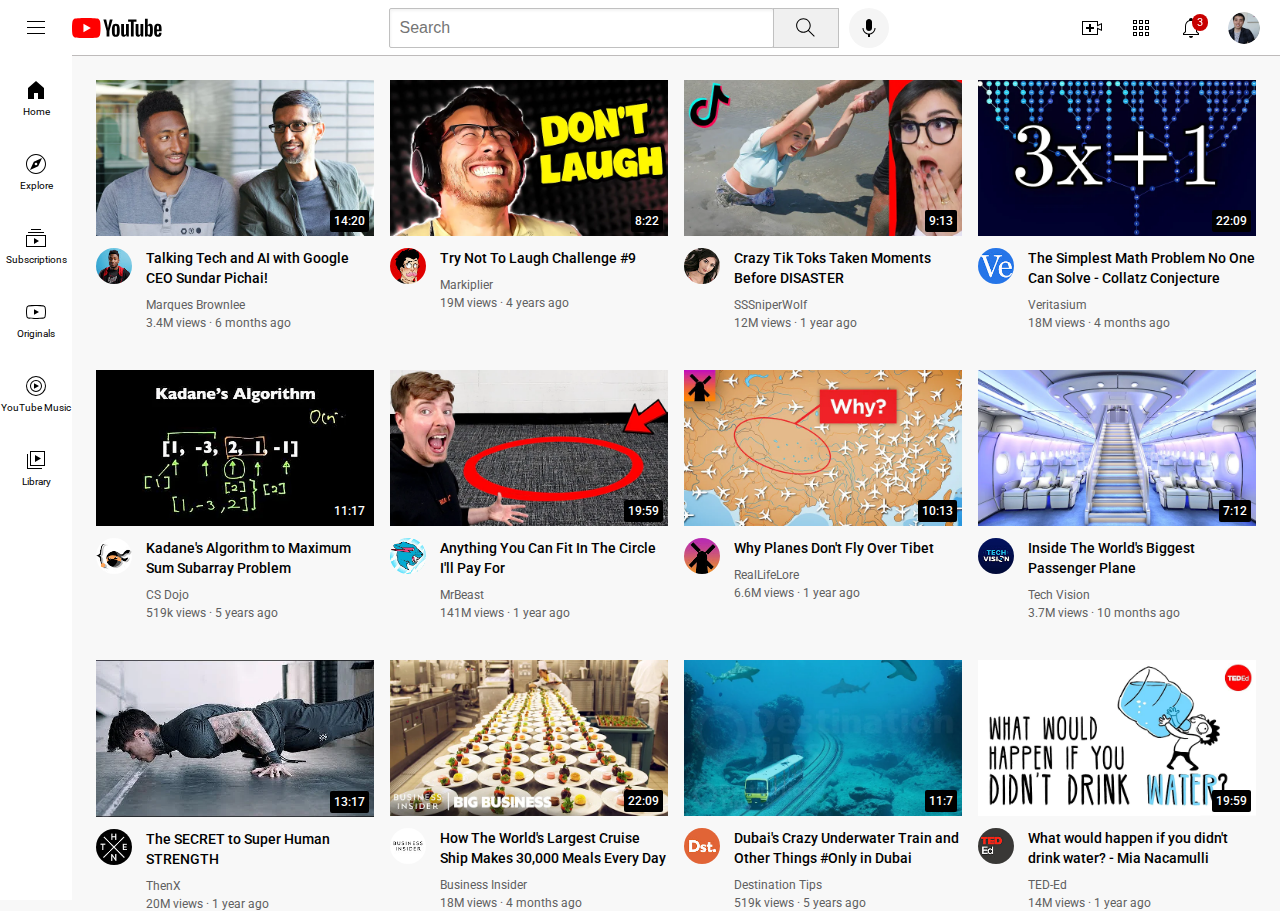
==== index.html @ ff845bed "Update and rename youtube.html to index.html" ====
<!DOCTYPE html>
<html>
  <head>
    <title>YouTube.com Clone</title>
    <link rel="preconnect" href="https://fonts.googleapis.com" />
    <link rel="preconnect" href="https://fonts.gstatic.com" crossorigin />
    <link
      href="https://fonts.googleapis.com/css2?family=Roboto:wght@400;500;700&display=swap"
      rel="stylesheet"
    />

    <link rel="stylesheet" href="styles/general.css" />
    <link rel="stylesheet" href="styles/header.css" />
    <link rel="stylesheet" href="styles/video.css" />
    <link rel="stylesheet" href="styles/sidebar.css" />
  </head>

  <body>
    <header class="header">
      <div class="left-section">
        <img class="hamburger-menu" src="icons/hamburger-menu.svg" alt="" />
        <img class="youtube-logo" src="icons/youtube-logo.svg" alt="" />
      </div>
      <div class="middle-section">
        <input type="text" class="search-bar" placeholder="Search" id="" />

        <button class="search-button">
          <img class="search-icon" src="icons/search.svg" alt="" />
          <div class="tooltip">Search</div>
        </button>

        <button class="voice-search-button">
          <img
            class="voice-search-icon"
            src="icons/voice-search-icon.svg"
            alt=""
          />
          <div class="tooltip">Search with your voice</div>
        </button>
      </div>

      <div class="right-section">
        <div class="upload-icon-container">
          <img class="upload-icon" src="icons/upload.svg" alt="" />
          <div class="tooltip">Create</div>
        </div>
        <div class="youtube-apps-icon-container">
          <img class="youtube-apps-icon" src="icons/youtube-apps.svg" alt="" />
          <div class="tooltip">YouTube apps</div>
        </div>

        <div class="notifications-icon-container">
          <img
            class="notifications-icon"
            src="icons/notifications.svg"
            alt=""
          />
          <div class="notifications-count">3</div>
          <div class="tooltip">Notifications</div>
        </div>

        <img
          class="current-user-picture"
          src="channel-pictures/my-channel.jpeg"
          alt=""
        />
      </div>
    </header>

    <nav class="sidebar">
      <div class="sidebar-link">
        <img src="icons/home.svg" alt="" />
        <div>Home</div>
      </div>
      <div class="sidebar-link">
        <img src="icons/explore.svg" alt="" />
        <div>Explore</div>
      </div>
      <div class="sidebar-link">
        <img src="icons/subscriptions.svg" alt="" />
        <div>Subscriptions</div>
      </div>
      <div class="sidebar-link">
        <img src="icons/originals.svg" alt="" />
        <div>Originals</div>
      </div>
      <div class="sidebar-link">
        <img src="icons/youtube-music.svg" alt="" />
        <div>YouTube Music</div>
      </div>
      <div class="sidebar-link">
        <img src="icons/library.svg" alt="" />
        <div>Library</div>
      </div>
    </nav>

    <main>
      <section class="video-grid">
        <div class="video-preview">
          <div class="thumbnail-row">
            <a href="https://www.youtube.com/watch?v=n2RNcPRtAiY">
              <img class="thumbnail" src="thumbnails/thumbnail-1.webp" alt="" />
            </a>

            <div class="video-time">14:20</div>
          </div>

          <div class="video-info-grid">
            <div class="channel-picture">
              <a class="video-link" href="https://www.youtube.com/c/mkbhd">
                <img
                  class="profile-picture"
                  src="channel-pictures/channel-1.jpeg"
                  alt=""
                />
              </a>
            </div>

            <div class="video-info">
              <p class="video-title">
                <a
                  class="video-link"
                  href="https://www.youtube.com/watch?v=n2RNcPRtAiY"
                >
                  Talking Tech and AI with Google CEO Sundar Pichai!
                </a>
              </p>

              <a class="channel-link" href="https://www.youtube.com/c/mkbhd">
                <p class="video-author">Marques Brownlee</p>
              </a>

              <p class="video-stats">3.4M views &#183; 6 months ago</p>
            </div>
          </div>
        </div>

        <div class="video-preview">
          <div class="thumbnail-row">
            <a href="https://www.youtube.com/watch?v=mP0RAo9SKZk">
              <img class="thumbnail" src="thumbnails/thumbnail-2.webp" alt="" />
            </a>
            <div class="video-time">8:22</div>
          </div>

          <div class="video-info-grid">
            <div class="channel-picture">
              <a href="https://www.youtube.com/c/markiplier">
                <img
                  class="profile-picture"
                  src="channel-pictures/channel-2.jpeg"
                  alt=""
                />
              </a>
            </div>

            <div class="video-info">
              <a
                class="video-link"
                href="https://www.youtube.com/watch?v=mP0RAo9SKZk"
              >
                <p class="video-title">Try Not To Laugh Challenge #9</p>
              </a>

              <a
                href="https://www.youtube.com/c/markiplier"
                class="channel-link"
              >
                <p class="video-author">Markiplier</p>
              </a>
              <p class="video-stats">19M views &#183; 4 years ago</p>
            </div>
          </div>
        </div>

        <div class="video-preview">
          <div class="thumbnail-row">
            <a href="https://www.youtube.com/watch?v=FgjPQQeTh1w">
              <img class="thumbnail" src="thumbnails/thumbnail-3.webp" alt="" />
            </a>

            <div class="video-time">9:13</div>
          </div>

          <div class="video-info-grid">
            <div class="channel-picture">
              <a href="https://www.youtube.com/user/SSSniperWolf">
                <img
                  class="profile-picture"
                  src="channel-pictures/channel-3.jpeg"
                  alt=""
                />
              </a>
            </div>

            <div class="video-info">
              <a
                href="https://www.youtube.com/watch?v=FgjPQQeTh1w"
                class="video-link"
              >
                <p class="video-title">
                  Crazy Tik Toks Taken Moments Before DISASTER
                </p>
              </a>
              <a
                class="channel-link"
                href="https://www.youtube.com/user/SSSniperWolf"
              >
                <p class="video-author">SSSniperWolf</p>
              </a>

              <p class="video-stats">12M views &#183; 1 year ago</p>
            </div>
          </div>
        </div>

        <div class="video-preview">
          <div class="thumbnail-row">
            <a href="https://www.youtube.com/watch?v=094y1Z2wpJg">
              <img class="thumbnail" src="thumbnails/thumbnail-4.webp" alt="" />
            </a>
            <div class="video-time">22:09</div>
          </div>

          <div class="video-info-grid">
            <div class="channel-picture">
              <a href="https://www.youtube.com/c/veritasium">
                <img
                  class="profile-picture"
                  src="channel-pictures/channel-4.jpeg"
                  alt=""
                />
              </a>
            </div>

            <div class="video-info">
              <a
                href="https://www.youtube.com/watch?v=094y1Z2wpJg"
                class="video-link"
              >
                <p class="video-title">
                  The Simplest Math Problem No One Can Solve - Collatz
                  Conjecture
                </p>
              </a>
              <a
                href="https://www.youtube.com/c/veritasium"
                class="channel-link"
              >
                <p class="video-author">Veritasium</p>
              </a>
              <p class="video-stats">18M views &#183; 4 months ago</p>
            </div>
          </div>
        </div>

        <div class="video-preview">
          <div class="thumbnail-row">
            <a href="https://www.youtube.com/watch?v=86CQq3pKSUw">
              <img class="thumbnail" src="thumbnails/thumbnail-5.webp" alt="" />
            </a>
            <div class="video-time">11:17</div>
          </div>

          <div class="video-info-grid">
            <div class="channel-picture">
              <a href="https://www.youtube.com/c/CSDojo">
                <img
                  class="profile-picture"
                  src="channel-pictures/channel-5.jpeg"
                  alt=""
                />
              </a>
            </div>

            <div class="video-info">
              <a
                href="https://www.youtube.com/watch?v=86CQq3pKSUw"
                class="channel-link"
              >
                <p class="video-title">
                  Kadane's Algorithm to Maximum Sum Subarray Problem
                </p>
              </a>
              <a href="https://www.youtube.com/c/CSDojo" class="channel-link">
                <p class="video-author">CS Dojo</p>
              </a>
              <p class="video-stats">519k views &#183; 5 years ago</p>
            </div>
          </div>
        </div>

        <div class="video-preview">
          <div class="thumbnail-row">
            <a href="https://www.youtube.com/watch?v=yXWw0_UfSFg">
              <img class="thumbnail" src="thumbnails/thumbnail-6.webp" alt="" />
            </a>
            <div class="video-time">19:59</div>
          </div>

          <div class="video-info-grid">
            <div class="channel-picture">
              <a
                href="https://www.youtube.com/channel/UCX6OQ3DkcsbYNE6H8uQQuVA"
              >
                <img
                  class="profile-picture"
                  src="channel-pictures/channel-6.jpeg"
                  alt=""
                />
              </a>
            </div>

            <div class="video-info">
              <a
                href="https://www.youtube.com/watch?v=yXWw0_UfSFg"
                class="video-link"
              >
                <p class="video-title">
                  Anything You Can Fit In The Circle I&#39;ll Pay For
                </p>
              </a>
              <a
                href="https://www.youtube.com/channel/UCX6OQ3DkcsbYNE6H8uQQuVA"
                class="channel-link"
              >
                <p class="video-author">MrBeast</p>
              </a>
              <p class="video-stats">141M views &#183; 1 year ago</p>
            </div>
          </div>
        </div>

        <div class="video-preview">
          <div class="thumbnail-row">
            <a href="https://www.youtube.com/watch?v=fNVa1qMbF9Y">
              <img class="thumbnail" src="thumbnails/thumbnail-7.webp" alt="" />
            </a>
            <div class="video-time">10:13</div>
          </div>

          <div class="video-info-grid">
            <div class="channel-picture">
              <a
                href="https://www.youtube.com/channel/UCP5tjEmvPItGyLhmjdwP7Ww"
              >
                <img
                  class="profile-picture"
                  src="channel-pictures/channel-7.jpeg"
                  alt=""
                />
              </a>
            </div>

            <div class="video-info">
              <a
                href="https://www.youtube.com/watch?v=fNVa1qMbF9Y"
                class="video-link"
              >
                <p class="video-title">Why Planes Don&#39;t Fly Over Tibet</p>
              </a>
              <a
                href="https://www.youtube.com/channel/UCP5tjEmvPItGyLhmjdwP7Ww"
                class="channel-link"
              >
                <p class="video-author">RealLifeLore</p>
              </a>
              <p class="video-stats">6.6M views &#183; 1 year ago</p>
            </div>
          </div>
        </div>

        <div class="video-preview">
          <div class="thumbnail-row">
            <a href="https://www.youtube.com/watch?v=lFm4EM1juls">
              <img class="thumbnail" src="thumbnails/thumbnail-8.webp" alt="" />
            </a>
            <div class="video-time">7:12</div>
          </div>

          <div class="video-info-grid">
            <div class="channel-picture">
              <a
                href="https://www.youtube.com/channel/UCHAK6CyegY22Zj2GWrcaIxg"
              >
                <img
                  class="profile-picture"
                  src="channel-pictures/channel-8.jpeg"
                  alt=""
                />
              </a>
            </div>

            <div class="video-info">
              <a
                href="https://www.youtube.com/watch?v=lFm4EM1juls"
                class="video-link"
              >
                <p class="video-title">
                  Inside The World's Biggest Passenger Plane
                </p>
              </a>
              <a
                href="https://www.youtube.com/channel/UCHAK6CyegY22Zj2GWrcaIxg"
                class="channel-link"
              >
                <p class="video-author">Tech Vision</p>
              </a>
              <p class="video-stats">3.7M views &#183; 10 months ago</p>
            </div>
          </div>
        </div>

        <div class="video-preview">
          <div class="thumbnail-row">
            <a href="https://www.youtube.com/watch?v=ixmxOlcrlUc">
              <img class="thumbnail" src="thumbnails/thumbnail-9.webp" alt="" />
            </a>
            <div class="video-time">13:17</div>
          </div>

          <div class="video-info-grid">
            <div class="channel-picture">
              <a href="https://www.youtube.com/c/OFFICIALTHENXSTUDIOS">
                <img
                  class="profile-picture"
                  src="channel-pictures/channel-9.jpeg"
                  alt=""
                />
              </a>
            </div>

            <div class="video-info">
              <a
                href="https://www.youtube.com/watch?v=ixmxOlcrlUc"
                class="video-link"
              >
                <p class="video-title">The SECRET to Super Human STRENGTH</p>
              </a>
              <a
                href="https://www.youtube.com/c/OFFICIALTHENXSTUDIOS"
                class="channel-link"
              >
                <p class="video-author">ThenX</p>
              </a>
              <p class="video-stats">20M views &#183; 1 year ago</p>
            </div>
          </div>
        </div>

        <div class="video-preview">
          <div class="thumbnail-row">
            <a href="https://www.youtube.com/watch?v=R2vXbFp5C9o">
              <img
                class="thumbnail"
                src="thumbnails/thumbnail-10.webp"
                alt=""
              />
            </a>
            <div class="video-time">22:09</div>
          </div>

          <div class="video-info-grid">
            <div class="channel-picture">
              <a href="https://www.youtube.com/user/businessinsider">
                <img
                  class="profile-picture"
                  src="channel-pictures/channel-10.jpeg"
                  alt=""
                />
              </a>
            </div>

            <div class="video-info">
              <a
                href="https://www.youtube.com/watch?v=R2vXbFp5C9o"
                class="video-link"
              >
                <p class="video-title">
                  How The World's Largest Cruise Ship Makes 30,000 Meals Every
                  Day
                </p>
              </a>
              <a
                href="https://www.youtube.com/user/businessinsider"
                class="channel-link"
              >
                <p class="video-author">Business Insider</p>
              </a>
              <p class="video-stats">18M views &#183; 4 months ago</p>
            </div>
          </div>
        </div>

        <div class="video-preview">
          <div class="thumbnail-row">
            <a href="https://www.youtube.com/watch?v=0nZuYyXET3s">
              <img
                class="thumbnail"
                src="thumbnails/thumbnail-11.webp"
                alt=""
              />
            </a>
            <div class="video-time">11:7</div>
          </div>

          <div class="video-info-grid">
            <div class="channel-picture">
              <a href="https://www.youtube.com/c/Destinationtips">
                <img
                  class="profile-picture"
                  src="channel-pictures/channel-11.jpeg"
                  alt=""
                />
              </a>
            </div>

            <div class="video-info">
              <a
                href="https://www.youtube.com/watch?v=0nZuYyXET3s"
                class="video-link"
              >
                <p class="video-title">
                  Dubai's Crazy Underwater Train and Other Things #Only in Dubai
                </p>
              </a>
              <a
                href="https://www.youtube.com/c/Destinationtips"
                class="channel-link"
              >
                <p class="video-author">Destination Tips</p>
              </a>
              <p class="video-stats">519k views &#183; 5 years ago</p>
            </div>
          </div>
        </div>

        <div class="video-preview">
          <div class="thumbnail-row">
            <a href="https://www.youtube.com/watch?v=9iMGFqMmUFs">
              <img
                class="thumbnail"
                src="thumbnails/thumbnail-12.webp"
                alt=""
              />
            </a>
            <div class="video-time">19:59</div>
          </div>

          <div class="video-info-grid">
            <div class="channel-picture">
              <a href="https://www.youtube.com/teded">
                <img
                  class="profile-picture"
                  src="channel-pictures/channel-12.jpeg"
                  alt=""
                />
              </a>
            </div>

            <div class="video-info">
              <a
                href="https://www.youtube.com/watch?v=9iMGFqMmUFs"
                class="video-link"
              >
                <p class="video-title">
                  What would happen if you didn&#39;t drink water? - Mia
                  Nacamulli
                </p>
              </a>
              <a href="https://www.youtube.com/teded" class="channel-link">
                <p class="video-author">TED-Ed</p>
              </a>
              <p class="video-stats">14M views &#183; 1 year ago</p>
            </div>
          </div>
        </div>
      </section>
    </main>
  </body>
</html>
---- styles/general.css ----
p {
    margin-top: 0;
    margin-bottom: 0;
  }

  body{
    font-family: Roboto, Arial;
    margin: 0;
    padding-top: 80px;
    padding-left: 96px;
    padding-right: 24px;
    background-color: rgb(248, 248, 248);
  }
---- styles/header.css ----
.header{
    height: 55px;

    display: flex;
    flex-direction: row;
    justify-content: space-between;

    position: fixed;
    top: 0;
    right: 0;
    left: 0;
    z-index: 100;
    background-color: white;
    border-bottom-width: 1px;
    border-bottom-style: solid;
    border-bottom-color: rgb(190, 187, 187);
}

.left-section{
    
    display: flex;
    align-items: center;
}
.hamburger-menu{
    height: 24px;
    margin-left: 24px;
    margin-right: 24px;
}

.youtube-logo{
    height: 20px;
}

.middle-section{
    flex: 1;
    margin-left: 70px;
    margin-right: 35px;
    max-width: 500px;
    display: flex;
    align-items: center;
}

.search-bar{
    flex: 1;
    height: 36px;
    padding-left: 10px;
    font-size: 16px;
    border: 1px solid rgb(192, 192, 192);
    border-radius: 2px;
    box-shadow: inset 1px 2px 3px rgba(0,0,0,0.05);
    width: 0;
}

.search-bar::placeholder{
    font-size: 16px;
}
.search-button{
    height: 40px;
    width: 66px;
    background-color:rgb(240, 240, 240);
    border-width: 1px;
    border-style: solid;
    border-color: rgb(192, 192, 192);
    margin-left: -1px;
    margin-right: 10px;

}

.search-button,.voice-search-button,.upload-icon-container,.youtube-apps-icon-container,.notifications-icon-container{
    display: flex;
    justify-content: center;
    align-items: center;
    position: relative;
}

.search-button .tooltip,.voice-search-button .tooltip,.upload-icon-container .tooltip,.youtube-apps-icon-container .tooltip,.notifications-icon-container .tooltip{
    position: absolute;
    background-color: gray;
    color: white;
    padding-top: 4px;
    padding-bottom: 4px;
    padding-left: 8px;
    padding-right: 8px;
    border-radius: 2px;
    font-size: 12px;
    bottom: -30px;
    opacity: 0;
    transition: opacity 0.15s;
    pointer-events: none;
    white-space: nowrap;
}

.search-button:hover .tooltip,.voice-search-button:hover .tooltip,.upload-icon-container:hover .tooltip,.youtube-apps-icon-container:hover .tooltip,.notifications-icon-container:hover .tooltip{
    opacity: 1;
}

.search-icon{
    height: 25px;
    
}

.voice-search-button{
    height: 40px;
    width: 40px;
    border-radius: 20px;
    border: none;
    background-color: rgb(245, 245, 245);
}

.voice-search-icon{
    height: 24px;
    
   
}

.right-section{
    width: 180px;
    margin-right: 20px;
    display: flex;
    align-items: center;
    justify-content: space-between;
    flex-shrink: 0;
}

.upload-icon{
    height: 24px;
}

.youtube-apps-icon{
    height: 24px;
}

.notifications-icon{
    height: 24px;

}

.notifications-icon-container{
    position: relative;
}

.notifications-count{
    position: absolute;
    top: -2px;
    right: -5px;
    background-color: rgb(200, 0, 0);
    color: white;
    font-size: 11px;
    padding-top: 2px;
    padding-bottom: 2px;
    padding-left: 5px;
    padding-right: 5px;
    border-radius: 10px;
}
.current-user-picture{
    height: 32px;
    border-radius: 16px;
}
---- styles/video.css ----
.thumbnail {
    width: 100%;
  }
 
  .video-title {
    margin-top: 0;
    font-size: 14px;
    font-weight: 500;
    line-height: 20px;
    margin-bottom: 10px;
  }

  .video-info-grid {
    display: grid;
    grid-template-columns: 50px 1fr;
  }

  .video-link {
    text-decoration: none;
    color: black;
  }

 .channel-link {
    text-decoration: none;
    color: inherit;
  }


  .profile-picture {
    width: 36px;
    border-radius: 50px;
  }

  .thumbnail-row {
    margin-bottom: 8px;
    position: relative;
  }

  .video-author,
  .video-stats {
    font-size: 12px;
    color: rgb(96, 96, 96);
  }

  .video-author {
    margin-bottom: 4px;
  }

  .video-grid {
    
    display: grid;
    grid-template-columns: 1fr 1fr 1fr;
    column-gap: 16px;
    row-gap: 40px;
  }

  @media(max-width: 750px){
    .video-grid{
      grid-template-columns: 1fr 1fr;
    }
  }

  @media(min-width:751px) and(max-width: 999px){
    .video-grid{
      grid-template-columns: 1fr 1fr 1fr;
    }
  }

  @media(min-width: 1000px){
    .video-grid{
      grid-template-columns: 1fr 1fr 1fr 1fr;
    }
  }

  .video-time{
    font-size: 12px;
    font-weight: 500;
    padding: 4px ;
    border-radius: 2px;
    background-color: black;
    color: white;
    position: absolute;
    bottom: 8px;
    right: 5px;
  }
---- styles/sidebar.css ----
.sidebar{
    position: fixed;
    left: 0;
    bottom: 0;
    top: 55px;
    background-color: white;
    width: 72px;
    z-index: 200;
    padding-top: 5px;
}

.sidebar-link{
    height: 74px;
    display: flex;
    justify-content: center;
    align-items: center;
    flex-direction: column;
    cursor: pointer;
}

.sidebar-link:hover{
    background-color: rgb(235, 235, 235);
}

.sidebar-link img{
    height: 24px;
    margin-bottom: 4px;
}

.sidebar-link div{
    font-size: 10px;
}
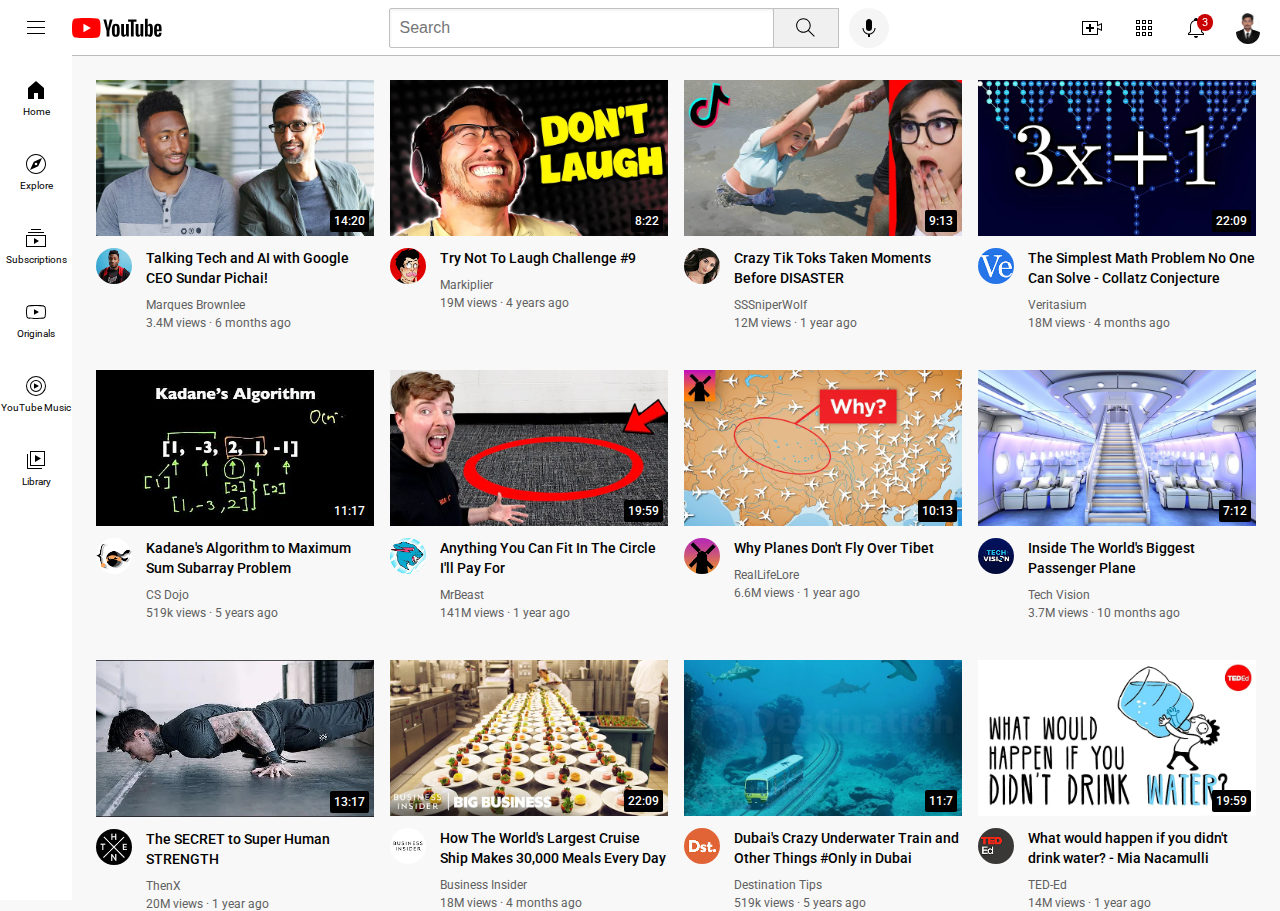
==== commit ce17a12d: "Update index.html" ====
--- a/index.html
+++ b/index.html
@@ -61,7 +61,7 @@
 
         <img
           class="current-user-picture"
-          src="channel-pictures/my-channel.jpeg"
+          src="channel-pictures/mychannel.jpeg"
           alt=""
         />
       </div>
